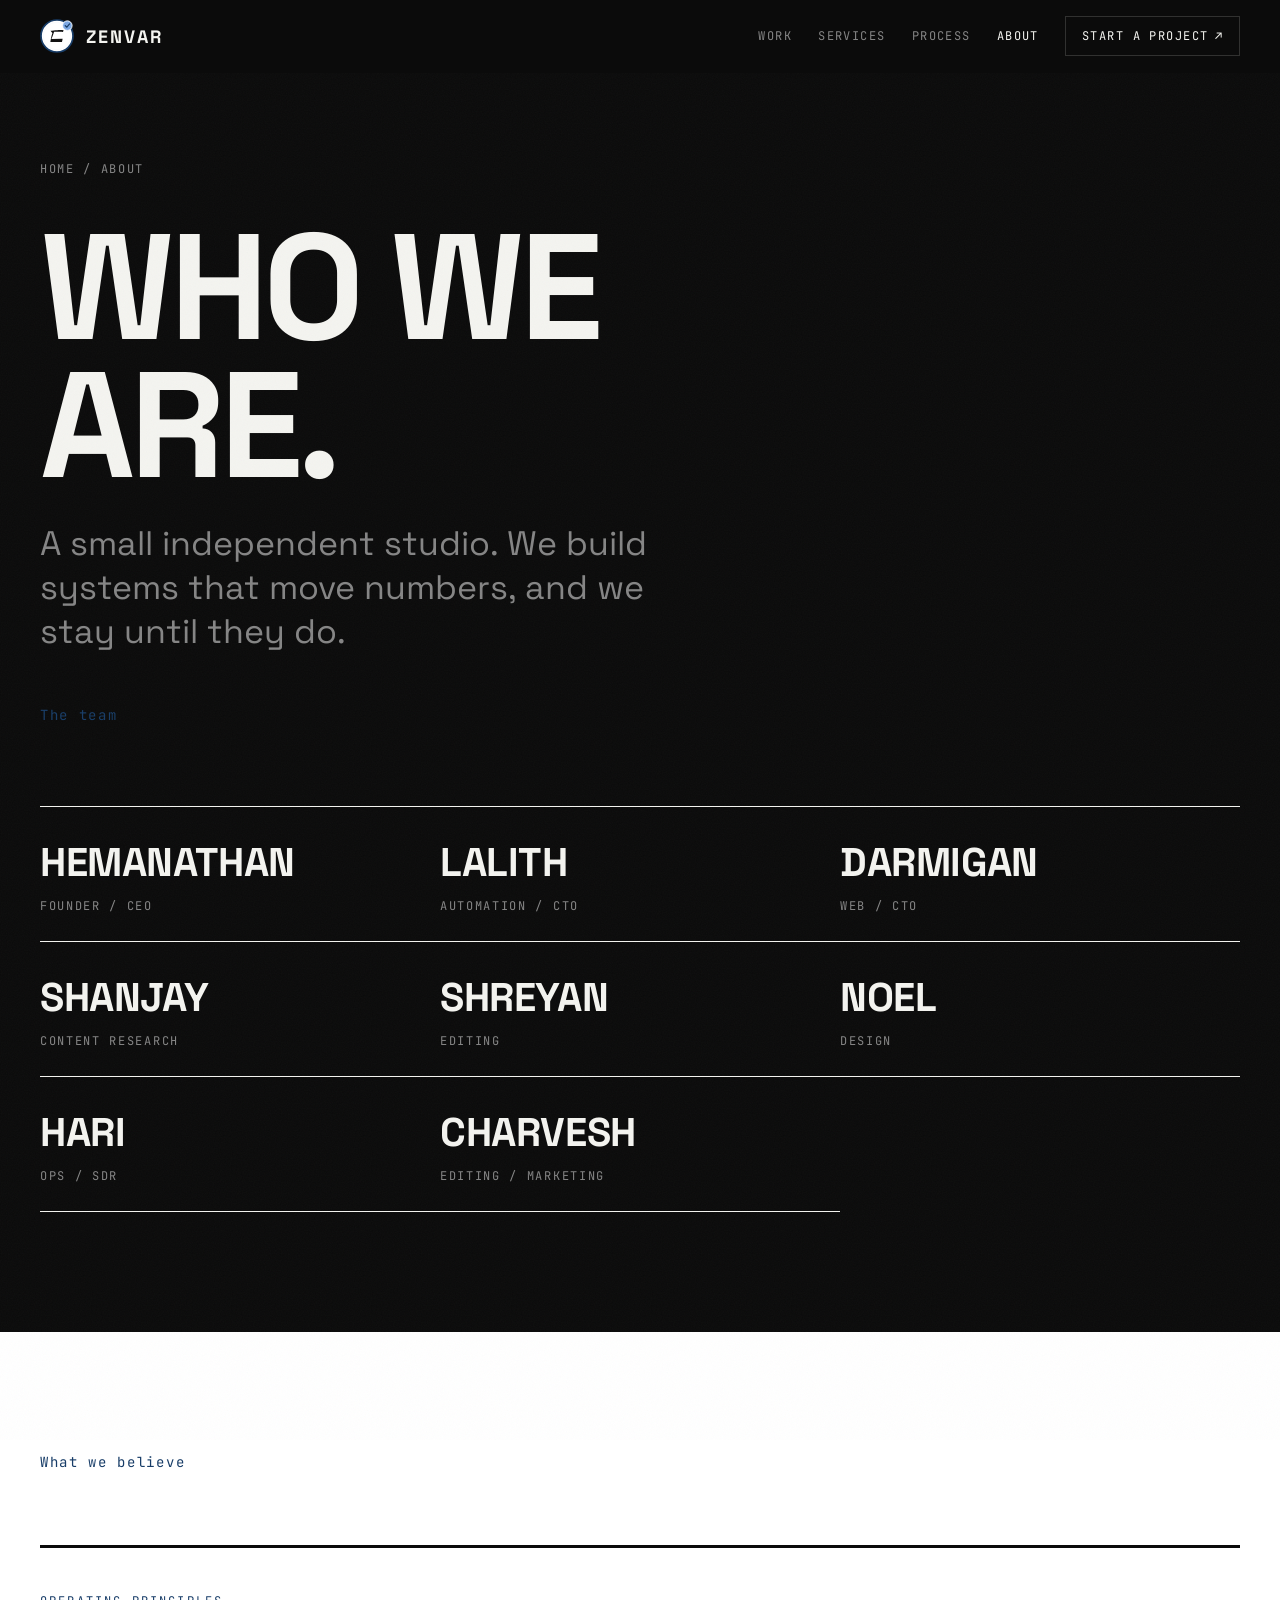
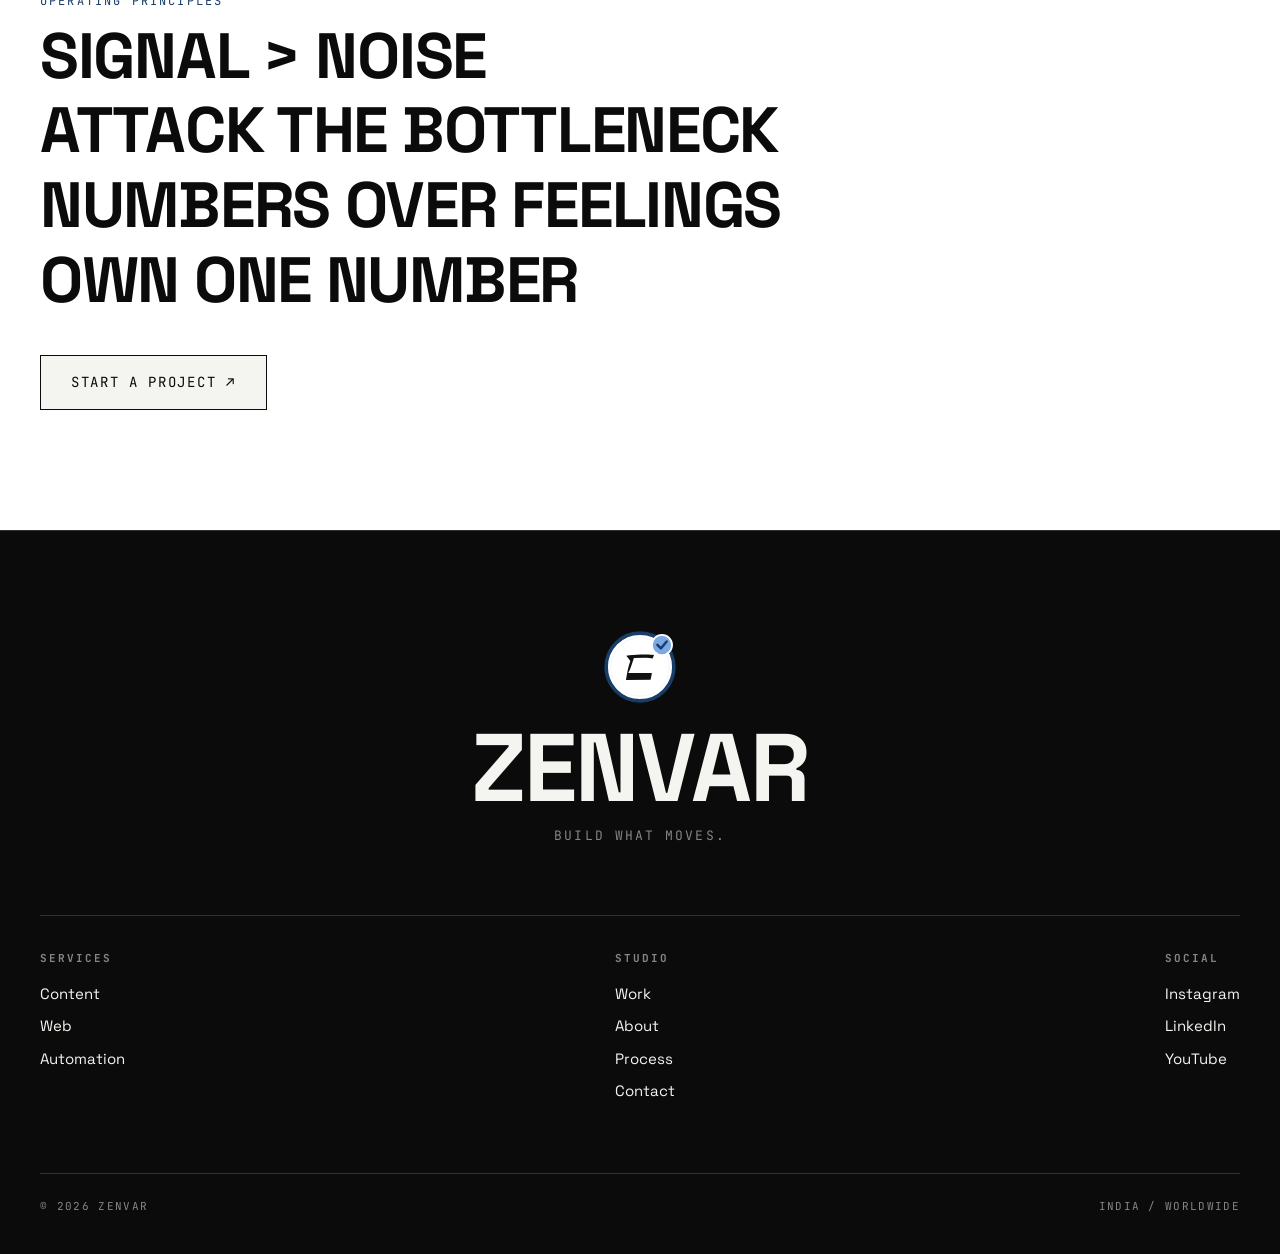
==== about.html @ 04805937 "Rebuild Zenvar site as minimal brutalist black and white identity" ====
<!DOCTYPE html>
<html lang="en">
<head>
<meta charset="UTF-8" />
<meta name="viewport" content="width=device-width, initial-scale=1.0" />
<title>About — Zenvar</title>
<meta name="description" content="Zenvar is a small independent studio building content, web and automation. Learn who we are and what we believe." />
<meta name="theme-color" content="#0B0B0B" />
<link rel="preconnect" href="https://fonts.googleapis.com" />
<link rel="preconnect" href="https://fonts.gstatic.com" crossorigin />
<link href="https://fonts.googleapis.com/css2?family=Space+Grotesk:wght@400;500;600;700&family=JetBrains+Mono:wght@400;500&display=swap" rel="stylesheet" />
<link rel="stylesheet" href="styles.css" />
<link rel="icon" type="image/svg+xml" href="zenvar-logo.svg" />
</head>
<body>

<div class="grain" aria-hidden="true"></div>

<header id="header">
  <div class="container nav-inner">
    <a class="nav-brand" href="index.html">
      <img class="logo" src="zenvar-logo.svg" alt="" />
      <span class="wm">Zenvar</span>
    </a>
    <nav class="nav-links">
      <a href="work.html">Work</a>
      <a href="services.html">Services</a>
      <a href="process.html">Process</a>
      <a href="about.html" class="active">About</a>
      <a href="contact.html" class="nav-cta">Start a Project <span class="arr">↗</span></a>
    </nav>
  </div>
</header>

<section class="page-hero">
  <div class="container">
    <div class="crumb"><a href="index.html">Home</a> / About</div>
    <h1 class="display reveal">Who we<br/>are.</h1>
    <p class="sub reveal">A small independent studio. We build systems that move numbers, and we stay until they do.</p>
  </div>
</section>

<section class="sec--black" style="padding-top:10px;">
  <div class="container">
    <div class="sec-head reveal"><span class="sec-no">The team</span></div>
    <div class="team reveal">
      <div class="member"><div class="mn">Hemanathan</div><div class="rl">Founder / CEO</div></div>
      <div class="member"><div class="mn">Lalith</div><div class="rl">Automation / CTO</div></div>
      <div class="member"><div class="mn">Darmigan</div><div class="rl">Web / CTO</div></div>
      <div class="member"><div class="mn">Shanjay</div><div class="rl">Content Research</div></div>
      <div class="member"><div class="mn">Shreyan</div><div class="rl">Editing</div></div>
      <div class="member"><div class="mn">Noel</div><div class="rl">Design</div></div>
      <div class="member"><div class="mn">Hari</div><div class="rl">Ops / SDR</div></div>
      <div class="member"><div class="mn">Charvesh</div><div class="rl">Editing / Marketing</div></div>
    </div>
  </div>
</section>

<section class="sec--white">
  <div class="container">
    <div class="sec-head reveal"><span class="sec-no accent-navy">What we believe</span></div>
    <div class="phil reveal">
      <span class="mono-label" style="color:var(--navy);">Operating principles</span>
      <div class="rule">Signal &gt; Noise</div>
      <div class="rule">Attack the bottleneck</div>
      <div class="rule">Numbers over feelings</div>
      <div class="rule">Own one number</div>
    </div>
    <div class="reveal" style="margin-top:44px;"><a class="btn btn--solid" href="contact.html">Start a Project <span class="arr">↗</span></a></div>
  </div>
</section>

<footer>
  <div class="container">
    <div class="foot-hero">
      <img class="logo" src="zenvar-logo.svg" alt="Zenvar" />
      <div class="fwm">Zenvar</div>
      <div class="ftag">Build what moves.</div>
    </div>
    <div class="foot-grid">
      <div class="foot-col">
        <h4>Services</h4>
        <a href="services.html">Content</a>
        <a href="services.html">Web</a>
        <a href="services.html">Automation</a>
      </div>
      <div class="foot-col">
        <h4>Studio</h4>
        <a href="work.html">Work</a>
        <a href="about.html">About</a>
        <a href="process.html">Process</a>
        <a href="contact.html">Contact</a>
      </div>
      <div class="foot-col">
        <h4>Social</h4>
        <a href="#">Instagram</a>
        <a href="#">LinkedIn</a>
        <a href="#">YouTube</a>
      </div>
    </div>
    <div class="foot-bottom">
      <span>© 2026 Zenvar</span>
      <span>India / Worldwide</span>
    </div>
  </div>
</footer>

<script src="site.js"></script>
</body>
</html>
---- styles.css ----
/* ============================================================
   ZENVAR — minimal brutalist design system
   black + white + navy + small blue accent
   ============================================================ */

:root {
  --black: #0B0B0B;
  --black-soft: #101010;
  --ink: #111111;
  --white: #F4F4F0;
  --white-soft: #FFFFFF;
  --gray: #858585;
  --gray-line: rgba(20,20,20,0.18);
  --line-dark: rgba(244,244,240,0.16);
  --navy: #183D68;
  --blue: #7CA8E4;

  --font-display: 'Space Grotesk', system-ui, sans-serif;
  --font-body: 'Space Grotesk', system-ui, -apple-system, Segoe UI, Roboto, sans-serif;
  --font-mono: 'JetBrains Mono', ui-monospace, monospace;

  --maxw: 1320px;
  --pad: 40px;
}

* { box-sizing: border-box; margin: 0; padding: 0; }
html { scroll-behavior: smooth; -webkit-text-size-adjust: 100%; }
html, body { overflow-x: clip; }

body {
  font-family: var(--font-body);
  background: var(--black);
  color: var(--white);
  line-height: 1.5;
  -webkit-font-smoothing: antialiased;
  text-rendering: optimizeLegibility;
}
a { color: inherit; text-decoration: none; }
img, svg { display: block; max-width: 100%; }
button { font-family: inherit; cursor: pointer; }

:focus-visible { outline: 2px solid var(--blue); outline-offset: 3px; }

.container { max-width: var(--maxw); margin: 0 auto; padding: 0 var(--pad); }

/* subtle grain, almost invisible */
.grain {
  position: fixed; inset: -60%; z-index: 5; pointer-events: none; opacity: .035;
  background-image: url('data:image/svg+xml,%3Csvg xmlns="http://www.w3.org/2000/svg" width="140" height="140"%3E%3Cfilter id="n"%3E%3CfeTurbulence type="fractalNoise" baseFrequency="0.82" numOctaves="2" stitchTiles="stitch"/%3E%3C/filter%3E%3Crect width="100%25" height="100%25" filter="url(%23n)"/%3E%3C/svg%3E');
}

/* ============ TYPO ============ */
.label {
  font-family: var(--font-mono); font-size: 12px; letter-spacing: .16em;
  text-transform: uppercase; color: var(--gray);
}
.sec-no {
  font-family: var(--font-mono); font-size: 14px; letter-spacing: .12em;
  color: var(--navy);
}
h1.display, .display {
  font-family: var(--font-display); font-weight: 700;
  font-size: clamp(52px, 12vw, 150px);
  line-height: .92; letter-spacing: -0.035em; text-transform: uppercase;
}
h2.big {
  font-family: var(--font-display); font-weight: 700;
  font-size: clamp(38px, 7.5vw, 96px);
  line-height: .95; letter-spacing: -0.03em; text-transform: uppercase;
}
.mono-label {
  font-family: var(--font-mono); font-size: 12px; letter-spacing: .18em;
  text-transform: uppercase;
}
.accent-blue { color: var(--blue); }
.accent-navy { color: var(--navy); }

/* ============ NAV ============ */
header {
  position: fixed; top: 0; left: 0; right: 0; z-index: 100;
  background: var(--black);
  border-bottom: 1px solid transparent;
  transition: border-color .3s;
}
header.scrolled { border-bottom-color: var(--line-dark); }
.nav-inner {
  display: flex; align-items: center; justify-content: space-between;
  height: 72px;
}
.nav-brand { display: flex; align-items: center; gap: 12px; }
.nav-brand .logo { width: 34px; height: 34px; }
.nav-brand .wm {
  font-family: var(--font-display); font-weight: 700; font-size: 18px;
  letter-spacing: .12em; text-transform: uppercase;
}
.nav-links { display: flex; align-items: center; gap: 26px; }
.nav-links a:not(.nav-cta) {
  font-family: var(--font-mono); font-size: 12px; letter-spacing: .12em;
  text-transform: uppercase; color: var(--gray); transition: color .2s;
}
.nav-links a:not(.nav-cta):hover, .nav-links a.active { color: var(--white); }
.nav-cta {
  display: inline-flex; align-items: center; gap: 6px;
  font-family: var(--font-mono); font-size: 12px; letter-spacing: .12em;
  text-transform: uppercase; color: var(--white);
  border: 1px solid var(--line-dark); padding: 10px 16px;
  transition: background .2s, color .2s;
}
.nav-cta:hover { background: var(--white); color: var(--black); }
.nav-cta .arr { transition: transform .2s; }
.nav-cta:hover .arr { transform: translate(2px,-2px); }

@media (max-width: 860px) {
  .nav-links a:not(.nav-cta) { display: none; }
  .nav-links { gap: 14px; }
}

/* ============ HERO ============ */
.hero {
  position: relative; min-height: 100vh;
  display: flex; flex-direction: column; justify-content: center;
  padding: 130px 0 60px;
  border-bottom: 1px solid var(--line-dark);
}
.hero-meta {
  display: flex; justify-content: space-between; gap: 20px; flex-wrap: wrap;
  margin-bottom: 40px;
}
.hero h1 { max-width: 12ch; }
.hero-rel {
  display: flex; align-items: center; justify-content: space-between;
  gap: 40px; margin-top: 56px; flex-wrap: wrap;
}
.hero-tags { display: flex; gap: 34px; flex-wrap: wrap; }
.hero-tags .tag { font-family: var(--font-mono); font-size: 13px; letter-spacing: .12em; text-transform: uppercase; color: var(--gray); }
.hero-logo { width: 120px; height: 120px; }
@media (max-width: 640px) { .hero-logo { width: 90px; height: 90px; } }

/* ============ SECTIONS ============ */
section { padding: 120px 0; position: relative; }
section.sec--black { background: var(--black); color: var(--white); }
section.sec--white { background: var(--white-soft); color: var(--black); }
section.sec--white .gray-off { color: var(--gray); }
.sec-head {
  display: flex; align-items: baseline; justify-content: space-between;
  gap: 20px; margin-bottom: 72px; flex-wrap: wrap;
}

/* statement section */
.stmt { max-width: 20ch; }

/* ============ SERVICES (large rows) ============ */
.svc-rows { border-top: 1px solid currentColor; }
.svc-row {
  display: grid; grid-template-columns: auto 1fr auto; gap: 40px; align-items: center;
  padding: 44px 0; border-bottom: 1px solid currentColor;
  position: relative; color: inherit;
}
.svc-row .num {
  font-family: var(--font-mono); font-size: 16px; letter-spacing: .12em; color: var(--gray);
}
.svc-row .name {
  font-family: var(--font-display); font-weight: 700;
  font-size: clamp(34px, 6vw, 84px); line-height: .95; letter-spacing: -0.03em;
  text-transform: uppercase; transition: transform .35s;
}
.svc-row:hover .name { transform: translateX(14px); }
.svc-row .go {
  font-family: var(--font-mono); font-size: 24px; color: var(--gray); transition: color .2s, transform .2s;
}
.svc-row:hover .go { color: var(--blue); transform: translate(4px,-4px); }
.svc-row::after {
  content: ""; position: absolute; left: 0; bottom: -1px; height: 1px; width: 0;
  background: var(--blue); transition: width .45s;
}
.svc-row:hover::after { width: 100%; }
.svc-row:hover { color: inherit; }

/* ============ WORK (asymmetric) ============ */
.work-grid { display: grid; grid-template-columns: 1.6fr 1fr; gap: 20px; }
.work-item {
  border: 1px solid currentColor; padding: 30px;
  display: flex; flex-direction: column; justify-content: space-between; gap: 40px;
  position: relative; overflow: hidden; min-height: 320px; color: inherit;
}
.work-item.tall { grid-row: span 2; min-height: 660px; }
.work-item .w-top { display: flex; justify-content: space-between; gap: 16px; align-items: baseline; }
.work-item .w-cat { font-family: var(--font-mono); font-size: 12px; letter-spacing: .14em; text-transform: uppercase; color: var(--gray); }
.work-item h3 {
  font-family: var(--font-display); font-weight: 700;
  font-size: clamp(28px, 4.5vw, 60px); line-height: .95; letter-spacing: -0.02em; text-transform: uppercase;
}
.work-item .w-desc { font-size: 16px; color: var(--gray); max-width: 40ch; }
.work-item .w-res {
  border-top: 1px solid currentColor; padding-top: 18px; margin-top: 24px;
}
.work-item .w-res .big {
  font-family: var(--font-display); font-weight: 700; font-size: clamp(40px, 6vw, 84px);
  line-height: 1; letter-spacing: -0.03em;
}
.work-item .w-res .lbl { font-family: var(--font-mono); font-size: 12px; letter-spacing: .14em; text-transform: uppercase; color: var(--gray); }
@media (max-width: 900px) { .work-grid { grid-template-columns: 1fr; } .work-item.tall { grid-row: auto; min-height: 320px; } }

/* ============ PROCESS ============ */
.steps { border-top: 1px solid currentColor; }
.step {
  display: grid; grid-template-columns: 90px 1fr; gap: 30px; padding: 30px 0;
  border-bottom: 1px solid currentColor; align-items: baseline;
}
.step .sn { font-family: var(--font-mono); font-size: 14px; letter-spacing: .12em; color: var(--gray); }
.step .st {
  font-family: var(--font-display); font-weight: 700;
  font-size: clamp(30px, 5vw, 64px); line-height: .95; letter-spacing: -0.02em; text-transform: uppercase;
}
.step .sd { margin-top: 8px; font-size: 16px; color: var(--gray); max-width: 50ch; }
@media (max-width: 720px) { .step { grid-template-columns: 1fr; gap: 8px; } }

/* ============ NUMBERS ============ */
.stat-row {
  display: grid; grid-template-columns: repeat(4, 1fr); gap: 20px;
  border: 1px solid currentColor;
}
@media (max-width: 860px) { .stat-row { grid-template-columns: repeat(2, 1fr); } }
.stat { padding: 40px 30px; border-right: 1px solid currentColor; }
.stat:last-child { border-right: none; }
@media (max-width: 860px) { .stat:nth-child(2n) { border-right: none; } }
.stat .v {
  font-family: var(--font-display); font-weight: 700;
  font-size: clamp(44px, 6vw, 92px); line-height: 1; letter-spacing: -0.03em;
}
.stat .l { font-family: var(--font-mono); font-size: 12px; letter-spacing: .14em; text-transform: uppercase; color: var(--gray); margin-top: 10px; }

/* ============ PHILOSOPHY ============ */
.phil { border-top: 3px solid currentColor; padding-top: 40px; }
.phil .rule { font-family: var(--font-display); font-weight: 700; font-size: clamp(28px, 5vw, 66px); line-height: .95; letter-spacing: -0.02em; text-transform: uppercase; margin-top: 14px; }

/* ============ ABOUT / TEAM ============ */
.about-line { font-size: clamp(20px, 3vw, 34px); line-height: 1.25; max-width: 30ch; font-weight: 500; }
.team {
  margin-top: 80px; display: grid; grid-template-columns: repeat(3,1fr); gap: 0;
  border-top: 1px solid currentColor;
}
@media (max-width: 820px) { .team { grid-template-columns: 1fr; } }
.member { padding: 26px 0; border-bottom: 1px solid currentColor; }
.member .mn { font-family: var(--font-display); font-weight: 700; font-size: clamp(22px, 3.4vw, 40px); text-transform: uppercase; letter-spacing: -0.01em; }
.member .rl { font-family: var(--font-mono); font-size: 12px; letter-spacing: .14em; text-transform: uppercase; color: var(--gray); margin-top: 4px; }

/* ============ CONTACT CTA ============ */
.contact-cta {
  text-align: center; padding: 60px 0;
}
.contact-cta .biglink {
  font-family: var(--font-display); font-weight: 700;
  font-size: clamp(34px, 7vw, 110px); line-height: .95; letter-spacing: -0.03em; text-transform: uppercase;
  display: inline-flex; align-items: center; gap: 24px; color: inherit;
}
.contact-cta .biglink:hover { }
.contact-cta .biglink .arr { font-size: .8em; color: var(--blue); transition: transform .25s; }
.contact-cta .biglink:hover .arr { transform: translate(6px,-6px); }
.contact-cta .email { margin-top: 34px; font-family: var(--font-mono); font-size: 16px; letter-spacing: .04em; color: var(--gray); }

/* ============ FOOTER ============ */
footer { border-top: 1px solid var(--line-dark); padding: 60px 0 40px; background: var(--black); color: var(--white); }
.foot-hero {
  display: flex; flex-direction: column; align-items: center; text-align: center;
  padding: 40px 0 70px;
}
.foot-hero .logo { width: 72px; height: 72px; margin-bottom: 20px; }
.foot-hero .fwm {
  font-family: var(--font-display); font-weight: 700;
  font-size: clamp(40px, 8vw, 96px); line-height: .95; letter-spacing: -0.02em; text-transform: uppercase;
}
.foot-hero .ftag { margin-top: 12px; font-family: var(--font-mono); font-size: 13px; letter-spacing: .16em; text-transform: uppercase; color: var(--gray); }
.foot-grid {
  display: flex; justify-content: space-between; gap: 40px; flex-wrap: wrap;
  border-top: 1px solid var(--line-dark); padding-top: 34px;
}
.foot-col h4 { font-family: var(--font-mono); font-size: 11px; letter-spacing: .18em; text-transform: uppercase; color: var(--gray); margin-bottom: 16px; }
.foot-col a { display: block; font-size: 15px; color: var(--white); margin-bottom: 10px; }
.foot-col a:hover { color: var(--blue); }
.foot-bottom {
  display: flex; justify-content: space-between; gap: 20px; flex-wrap: wrap;
  margin-top: 60px; padding-top: 24px; border-top: 1px solid var(--line-dark);
  font-family: var(--font-mono); font-size: 11px; letter-spacing: .12em; text-transform: uppercase; color: var(--gray);
}

/* ============ PAGE HEADER (inner pages) ============ */
.page-hero { padding: 160px 0 40px; }
.crumb { font-family: var(--font-mono); font-size: 12px; letter-spacing: .14em; text-transform: uppercase; color: var(--gray); margin-bottom: 40px; }
.crumb a { color: inherit; } .crumb a:hover { color: var(--blue); }
.page-hero .sub { margin-top: 28px; font-size: clamp(20px, 3vw, 34px); line-height: 1.3; max-width: 30ch; color: var(--gray); }

/* ============ CONTACT FORM (editorial, thin-line) ============ */
.lead-form { max-width: 760px; margin-top: 40px; }
.lead-form .fld { margin-bottom: 40px; }
.lead-form label { font-family: var(--font-mono); font-size: 12px; letter-spacing: .16em; text-transform: uppercase; color: var(--gray); display: block; margin-bottom: 12px; }
.lead-form input, .lead-form textarea, .lead-form select {
  width: 100%; background: transparent; border: none; border-bottom: 1px solid currentColor;
  color: inherit; font-family: var(--font-body); font-size: 22px; padding: 12px 0;
  border-radius: 0; transition: border-color .2s;
}
.lead-form input:focus, .lead-form textarea:focus, .lead-form select:focus { outline: none; border-bottom-color: var(--blue); }
.lead-form textarea { min-height: 90px; resize: vertical; }
.lead-form select { appearance: none; }
.form-status { font-family: var(--font-mono); font-size: 13px; letter-spacing: .06em; margin-top: 10px; min-height: 22px; }
.form-status.ok { color: var(--blue); }
.form-status.err { color: #E46565; }

/* ============ ROW LINK ============ */
.rowlink {
  display: inline-flex; align-items: center; gap: 10px;
  font-family: var(--font-mono); font-size: 14px; letter-spacing: .12em; text-transform: uppercase;
  border-bottom: 1px solid currentColor; padding-bottom: 6px; color: inherit;
}
.rowlink .arr { transition: transform .2s; }
.rowlink:hover .arr { transform: translate(3px,-3px); }
.rowlink:hover { color: var(--blue); }

/* ============ BUTTONS ============ */
.btn {
  display: inline-flex; align-items: center; gap: 10px;
  font-family: var(--font-mono); font-size: 14px; letter-spacing: .12em; text-transform: uppercase;
  padding: 16px 30px; border: 1px solid currentColor; transition: background .2s, color .2s;
}
.btn .arr { transition: transform .2s; }
.btn:hover .arr { transform: translate(3px,-3px); }
.btn--solid { background: var(--white); color: var(--black); }
.btn--solid:hover { background: var(--blue); color: var(--black); border-color: var(--blue); }
.btn--line { background: transparent; color: inherit; }
.btn--line:hover { background: currentColor; color: var(--black); }
.btn--line-dark { background: transparent; color: var(--white); border-color: var(--line-dark); }
.btn--line-dark:hover { background: var(--white); color: var(--black); }
.btn--navy { background: var(--navy); color: var(--white); border-color: var(--navy); }
.btn--navy:hover { background: var(--blue); color: var(--black); border-color: var(--blue); }

/* reveal */
.reveal { opacity: 0; transform: translateY(26px); transition: opacity .7s ease, transform .7s ease; }
.reveal.visible { opacity: 1; transform: none; }

@media (prefers-reduced-motion: reduce) {
  html { scroll-behavior: auto; }
  *, *::before, *::after { animation: none !important; transition-duration: .001s !important; }
  .reveal { opacity: 1 !important; transform: none !important; }
}
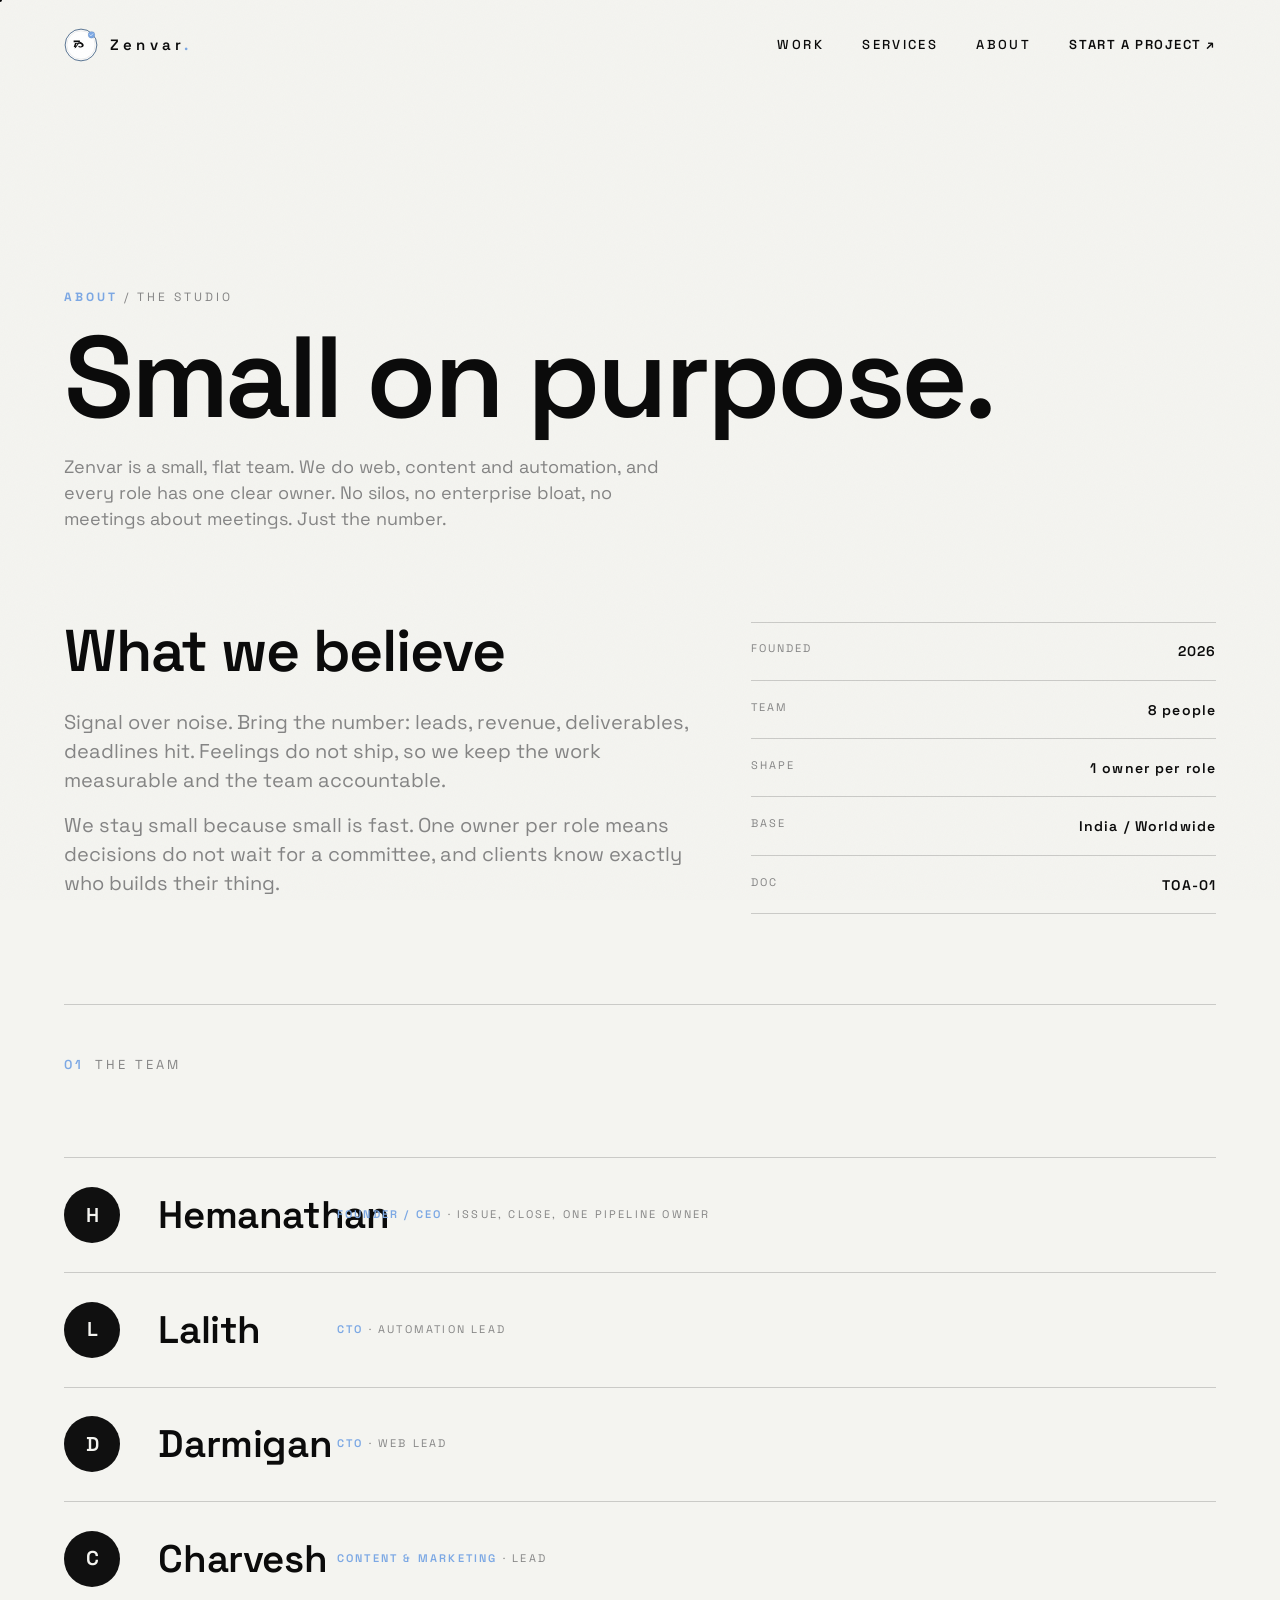
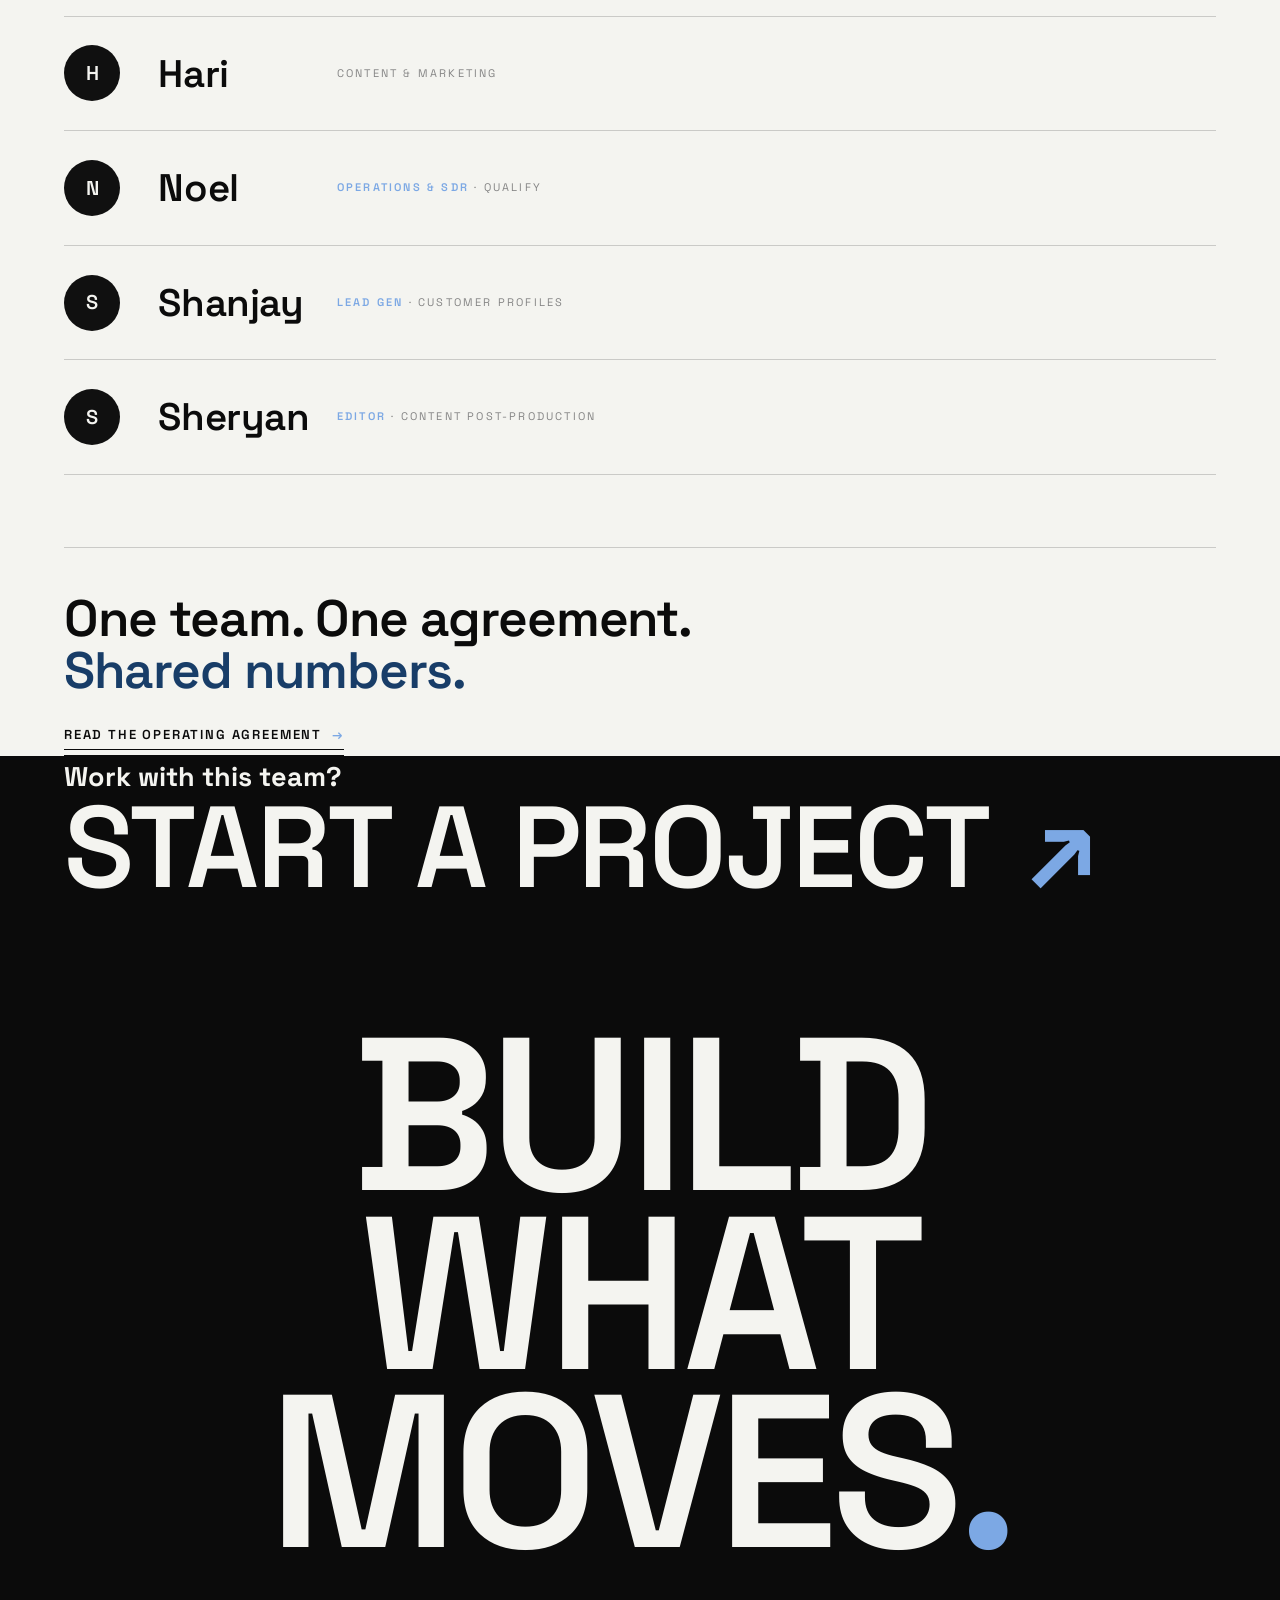
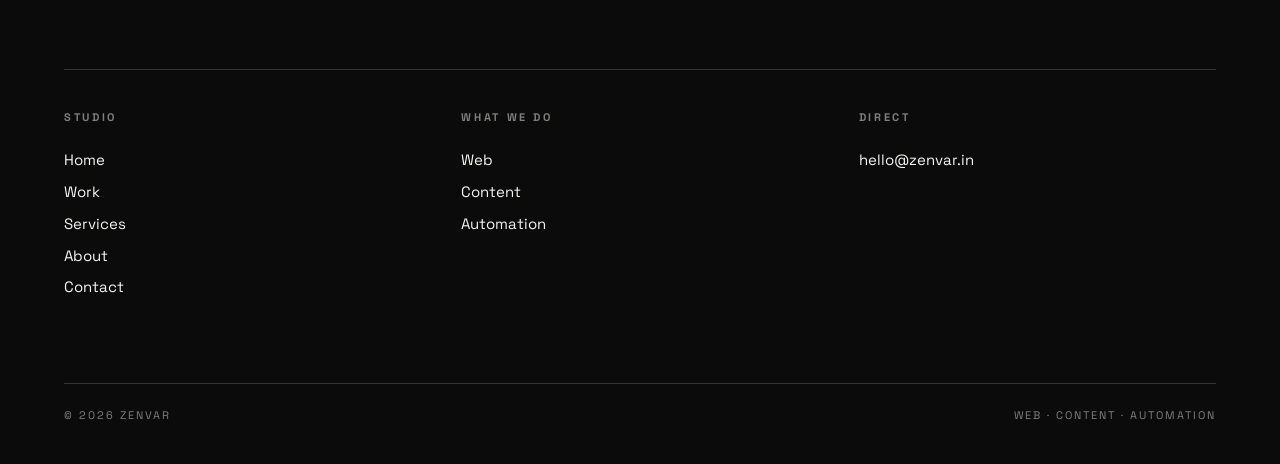
==== commit 4592b7dc: "Rebuild Zenvar as minimal brutalist black and white editorial studio site Subpages: work, services, " ====
--- a/about.html
+++ b/about.html
@@ -3,104 +3,157 @@
 <head>
 <meta charset="UTF-8" />
 <meta name="viewport" content="width=device-width, initial-scale=1.0" />
-<title>About — Zenvar</title>
-<meta name="description" content="Zenvar is a small independent studio building content, web and automation. Learn who we are and what we believe." />
+<title>Zenvar · About</title>
+<meta name="description" content="About Zenvar: a small team building websites, content and automation for businesses that want to move. One owner per role, measured by numbers." />
 <meta name="theme-color" content="#0B0B0B" />
 <link rel="preconnect" href="https://fonts.googleapis.com" />
 <link rel="preconnect" href="https://fonts.gstatic.com" crossorigin />
-<link href="https://fonts.googleapis.com/css2?family=Space+Grotesk:wght@400;500;600;700&family=JetBrains+Mono:wght@400;500&display=swap" rel="stylesheet" />
+<link href="https://fonts.googleapis.com/css2?family=Space+Grotesk:wght@400;500;600;700&display=swap" rel="stylesheet" />
 <link rel="stylesheet" href="styles.css" />
-<link rel="icon" type="image/svg+xml" href="zenvar-logo.svg" />
+<link rel="icon" type="image/svg+xml" href="logo.svg" />
 </head>
 <body>
 
+<a class="skip" href="#main">Skip to content</a>
 <div class="grain" aria-hidden="true"></div>
 
-<header id="header">
-  <div class="container nav-inner">
-    <a class="nav-brand" href="index.html">
-      <img class="logo" src="zenvar-logo.svg" alt="" />
-      <span class="wm">Zenvar</span>
-    </a>
-    <nav class="nav-links">
-      <a href="work.html">Work</a>
-      <a href="services.html">Services</a>
-      <a href="process.html">Process</a>
-      <a href="about.html" class="active">About</a>
-      <a href="contact.html" class="nav-cta">Start a Project <span class="arr">↗</span></a>
-    </nav>
+<header class="nav" id="top">
+  <div class="container">
+    <div class="nav-row">
+      <a class="nav-brand" href="index.html">
+        <img src="logo.svg" alt="" width="34" height="34" />
+        <span class="word">Zenvar<span class="dot">.</span></span>
+      </a>
+      <nav class="nav-links" aria-label="Main">
+        <a class="lnk" href="work.html">Work</a>
+        <a class="lnk" href="services.html">Services</a>
+        <a class="lnk" href="about.html">About</a>
+        <a class="nav-cta" href="contact.html">Start a project <span class="arr">↗</span></a>
+      </nav>
+    </div>
   </div>
 </header>
 
-<section class="page-hero">
+<main id="main">
+<section class="page-hero s-white">
   <div class="container">
-    <div class="crumb"><a href="index.html">Home</a> / About</div>
-    <h1 class="display reveal">Who we<br/>are.</h1>
-    <p class="sub reveal">A small independent studio. We build systems that move numbers, and we stay until they do.</p>
+    <div class="page-kicker"><b>About</b> / the studio</div>
+    <h1 class="page-title rv">Small on purpose.</h1>
+    <p class="page-lede rv d1">Zenvar is a small, flat team. We do web, content and automation, and every role has one clear owner. No silos, no enterprise bloat, no meetings about meetings. Just the number.</p>
   </div>
 </section>
 
-<section class="sec--black" style="padding-top:10px;">
+<section class="s-white" style="padding-top:0">
   <div class="container">
-    <div class="sec-head reveal"><span class="sec-no">The team</span></div>
-    <div class="team reveal">
-      <div class="member"><div class="mn">Hemanathan</div><div class="rl">Founder / CEO</div></div>
-      <div class="member"><div class="mn">Lalith</div><div class="rl">Automation / CTO</div></div>
-      <div class="member"><div class="mn">Darmigan</div><div class="rl">Web / CTO</div></div>
-      <div class="member"><div class="mn">Shanjay</div><div class="rl">Content Research</div></div>
-      <div class="member"><div class="mn">Shreyan</div><div class="rl">Editing</div></div>
-      <div class="member"><div class="mn">Noel</div><div class="rl">Design</div></div>
-      <div class="member"><div class="mn">Hari</div><div class="rl">Ops / SDR</div></div>
-      <div class="member"><div class="mn">Charvesh</div><div class="rl">Editing / Marketing</div></div>
+    <div class="about-grid">
+      <div class="about-lede">
+        <h2 class="rv">What we believe</h2>
+        <p class="rv">Signal over noise. Bring the number: leads, revenue, deliverables, deadlines hit. Feelings do not ship, so we keep the work measurable and the team accountable.</p>
+        <p class="rv d1">We stay small because small is fast. One owner per role means decisions do not wait for a committee, and clients know exactly who builds their thing.</p>
+      </div>
+      <div class="about-stats rv d1">
+        <div class="about-stat"><span class="lab">Founded</span><span class="val">2026</span></div>
+        <div class="about-stat"><span class="lab">Team</span><span class="val">8 people</span></div>
+        <div class="about-stat"><span class="lab">Shape</span><span class="val">1 owner per role</span></div>
+        <div class="about-stat"><span class="lab">Base</span><span class="val">India / Worldwide</span></div>
+        <div class="about-stat"><span class="lab">Doc</span><span class="val">TOA-01</span></div>
+      </div>
+    </div>
+
+    <div class="section-head border-t" style="margin-top:clamp(60px,10vh,110px);padding-top:clamp(30px,5vh,56px)">
+      <span class="sec-num rv"><b>01</b>The team</span>
+    </div>
+
+    <div class="team-list">
+      <div class="team-row rv">
+        <span class="av">H</span>
+        <span class="nm">Hemanathan</span>
+        <span class="rl"><b>Founder / CEO</b> · issue, close, one pipeline owner</span>
+      </div>
+      <div class="team-row rv">
+        <span class="av">L</span>
+        <span class="nm">Lalith</span>
+        <span class="rl"><b>CTO</b> · automation lead</span>
+      </div>
+      <div class="team-row rv">
+        <span class="av">D</span>
+        <span class="nm">Darmigan</span>
+        <span class="rl"><b>CTO</b> · web lead</span>
+      </div>
+      <div class="team-row rv">
+        <span class="av">C</span>
+        <span class="nm">Charvesh</span>
+        <span class="rl"><b>Content &amp; Marketing</b> · lead</span>
+      </div>
+      <div class="team-row rv">
+        <span class="av">H</span>
+        <span class="nm">Hari</span>
+        <span class="rl">Content &amp; Marketing</span>
+      </div>
+      <div class="team-row rv">
+        <span class="av">N</span>
+        <span class="nm">Noel</span>
+        <span class="rl"><b>Operations &amp; SDR</b> · qualify</span>
+      </div>
+      <div class="team-row rv">
+        <span class="av">S</span>
+        <span class="nm">Shanjay</span>
+        <span class="rl"><b>Lead Gen</b> · customer profiles</span>
+      </div>
+      <div class="team-row rv">
+        <span class="av">S</span>
+        <span class="nm">Sheryan</span>
+        <span class="rl"><b>Editor</b> · content post-production</span>
+      </div>
+    </div>
+
+    <div class="border-t" style="margin-top:clamp(48px,8vh,80px);padding-top:clamp(28px,5vh,48px)">
+      <p class="stmt rv" style="font-size:clamp(26px,4vw,54px)">One team. One agreement. <em>Shared numbers.</em></p>
+      <p class="tlink rv d1" style="margin-top:28px"><a class="tlink" href="https://hustlenix.github.io/zenvar-toa/" target="_blank" rel="noopener">Read the operating agreement <span class="arr">→</span></a></p>
     </div>
   </div>
 </section>
 
-<section class="sec--white">
+<section class="s-black border-t">
   <div class="container">
-    <div class="sec-head reveal"><span class="sec-no accent-navy">What we believe</span></div>
-    <div class="phil reveal">
-      <span class="mono-label" style="color:var(--navy);">Operating principles</span>
-      <div class="rule">Signal &gt; Noise</div>
-      <div class="rule">Attack the bottleneck</div>
-      <div class="rule">Numbers over feelings</div>
-      <div class="rule">Own one number</div>
+    <div class="contact-cta">
+      <h2 class="rv">Work with this team?</h2>
+      <a class="big-cta rv d1" href="contact.html">
+        START A PROJECT <span class="arr">↗</span>
+      </a>
     </div>
-    <div class="reveal" style="margin-top:44px;"><a class="btn btn--solid" href="contact.html">Start a Project <span class="arr">↗</span></a></div>
   </div>
 </section>
+</main>
 
-<footer>
+<footer class="footer">
+  <div class="footer-big" aria-hidden="true">
+    BUILD<br/>WHAT MOVES<span class="blu">.</span>
+  </div>
   <div class="container">
-    <div class="foot-hero">
-      <img class="logo" src="zenvar-logo.svg" alt="Zenvar" />
-      <div class="fwm">Zenvar</div>
-      <div class="ftag">Build what moves.</div>
-    </div>
-    <div class="foot-grid">
-      <div class="foot-col">
-        <h4>Services</h4>
+    <div class="footer-grid">
+      <div class="footer-col">
+        <h4>Studio</h4>
+        <a href="index.html">Home</a>
+        <a href="work.html">Work</a>
+        <a href="services.html">Services</a>
+        <a href="about.html">About</a>
+        <a href="contact.html">Contact</a>
+      </div>
+      <div class="footer-col">
+        <h4>What we do</h4>
+        <a href="services.html">Web</a>
         <a href="services.html">Content</a>
-        <a href="services.html">Web</a>
         <a href="services.html">Automation</a>
       </div>
-      <div class="foot-col">
-        <h4>Studio</h4>
-        <a href="work.html">Work</a>
-        <a href="about.html">About</a>
-        <a href="process.html">Process</a>
-        <a href="contact.html">Contact</a>
-      </div>
-      <div class="foot-col">
-        <h4>Social</h4>
-        <a href="#">Instagram</a>
-        <a href="#">LinkedIn</a>
-        <a href="#">YouTube</a>
+      <div class="footer-col">
+        <h4>Direct</h4>
+        <a href="mailto:hello@zenvar.in">hello@zenvar.in</a>
       </div>
     </div>
-    <div class="foot-bottom">
+    <div class="footer-bottom">
       <span>© 2026 Zenvar</span>
-      <span>India / Worldwide</span>
+      <span>Web · Content · Automation</span>
     </div>
   </div>
 </footer>
--- a/styles.css
+++ b/styles.css
@@ -1,344 +1,355 @@
 /* ============================================================
-   ZENVAR — minimal brutalist design system
-   black + white + navy + small blue accent
+   ZENVAR - minimal brutalist editorial build
+   Black / white / navy / small blue accent. Z motif.
    ============================================================ */
 
-:root {
-  --black: #0B0B0B;
-  --black-soft: #101010;
-  --ink: #111111;
-  --white: #F4F4F0;
-  --white-soft: #FFFFFF;
-  --gray: #858585;
-  --gray-line: rgba(20,20,20,0.18);
-  --line-dark: rgba(244,244,240,0.16);
-  --navy: #183D68;
-  --blue: #7CA8E4;
-
-  --font-display: 'Space Grotesk', system-ui, sans-serif;
-  --font-body: 'Space Grotesk', system-ui, -apple-system, Segoe UI, Roboto, sans-serif;
-  --font-mono: 'JetBrains Mono', ui-monospace, monospace;
-
-  --maxw: 1320px;
-  --pad: 40px;
-}
-
-* { box-sizing: border-box; margin: 0; padding: 0; }
-html { scroll-behavior: smooth; -webkit-text-size-adjust: 100%; }
-html, body { overflow-x: clip; }
-
-body {
-  font-family: var(--font-body);
-  background: var(--black);
-  color: var(--white);
-  line-height: 1.5;
-  -webkit-font-smoothing: antialiased;
-  text-rendering: optimizeLegibility;
-}
-a { color: inherit; text-decoration: none; }
-img, svg { display: block; max-width: 100%; }
-button { font-family: inherit; cursor: pointer; }
-
-:focus-visible { outline: 2px solid var(--blue); outline-offset: 3px; }
-
-.container { max-width: var(--maxw); margin: 0 auto; padding: 0 var(--pad); }
-
-/* subtle grain, almost invisible */
-.grain {
-  position: fixed; inset: -60%; z-index: 5; pointer-events: none; opacity: .035;
-  background-image: url('data:image/svg+xml,%3Csvg xmlns="http://www.w3.org/2000/svg" width="140" height="140"%3E%3Cfilter id="n"%3E%3CfeTurbulence type="fractalNoise" baseFrequency="0.82" numOctaves="2" stitchTiles="stitch"/%3E%3C/filter%3E%3Crect width="100%25" height="100%25" filter="url(%23n)"/%3E%3C/svg%3E');
-}
-
-/* ============ TYPO ============ */
-.label {
-  font-family: var(--font-mono); font-size: 12px; letter-spacing: .16em;
-  text-transform: uppercase; color: var(--gray);
-}
-.sec-no {
-  font-family: var(--font-mono); font-size: 14px; letter-spacing: .12em;
-  color: var(--navy);
-}
-h1.display, .display {
-  font-family: var(--font-display); font-weight: 700;
-  font-size: clamp(52px, 12vw, 150px);
-  line-height: .92; letter-spacing: -0.035em; text-transform: uppercase;
-}
-h2.big {
-  font-family: var(--font-display); font-weight: 700;
-  font-size: clamp(38px, 7.5vw, 96px);
-  line-height: .95; letter-spacing: -0.03em; text-transform: uppercase;
-}
-.mono-label {
-  font-family: var(--font-mono); font-size: 12px; letter-spacing: .18em;
-  text-transform: uppercase;
-}
-.accent-blue { color: var(--blue); }
-.accent-navy { color: var(--navy); }
-
-/* ============ NAV ============ */
-header {
-  position: fixed; top: 0; left: 0; right: 0; z-index: 100;
-  background: var(--black);
-  border-bottom: 1px solid transparent;
-  transition: border-color .3s;
-}
-header.scrolled { border-bottom-color: var(--line-dark); }
-.nav-inner {
-  display: flex; align-items: center; justify-content: space-between;
-  height: 72px;
-}
-.nav-brand { display: flex; align-items: center; gap: 12px; }
-.nav-brand .logo { width: 34px; height: 34px; }
-.nav-brand .wm {
-  font-family: var(--font-display); font-weight: 700; font-size: 18px;
-  letter-spacing: .12em; text-transform: uppercase;
-}
-.nav-links { display: flex; align-items: center; gap: 26px; }
-.nav-links a:not(.nav-cta) {
-  font-family: var(--font-mono); font-size: 12px; letter-spacing: .12em;
-  text-transform: uppercase; color: var(--gray); transition: color .2s;
-}
-.nav-links a:not(.nav-cta):hover, .nav-links a.active { color: var(--white); }
-.nav-cta {
-  display: inline-flex; align-items: center; gap: 6px;
-  font-family: var(--font-mono); font-size: 12px; letter-spacing: .12em;
-  text-transform: uppercase; color: var(--white);
-  border: 1px solid var(--line-dark); padding: 10px 16px;
-  transition: background .2s, color .2s;
-}
-.nav-cta:hover { background: var(--white); color: var(--black); }
-.nav-cta .arr { transition: transform .2s; }
-.nav-cta:hover .arr { transform: translate(2px,-2px); }
-
-@media (max-width: 860px) {
-  .nav-links a:not(.nav-cta) { display: none; }
-  .nav-links { gap: 14px; }
-}
-
-/* ============ HERO ============ */
-.hero {
-  position: relative; min-height: 100vh;
-  display: flex; flex-direction: column; justify-content: center;
-  padding: 130px 0 60px;
-  border-bottom: 1px solid var(--line-dark);
-}
-.hero-meta {
-  display: flex; justify-content: space-between; gap: 20px; flex-wrap: wrap;
-  margin-bottom: 40px;
-}
-.hero h1 { max-width: 12ch; }
-.hero-rel {
-  display: flex; align-items: center; justify-content: space-between;
-  gap: 40px; margin-top: 56px; flex-wrap: wrap;
-}
-.hero-tags { display: flex; gap: 34px; flex-wrap: wrap; }
-.hero-tags .tag { font-family: var(--font-mono); font-size: 13px; letter-spacing: .12em; text-transform: uppercase; color: var(--gray); }
-.hero-logo { width: 120px; height: 120px; }
-@media (max-width: 640px) { .hero-logo { width: 90px; height: 90px; } }
-
-/* ============ SECTIONS ============ */
-section { padding: 120px 0; position: relative; }
-section.sec--black { background: var(--black); color: var(--white); }
-section.sec--white { background: var(--white-soft); color: var(--black); }
-section.sec--white .gray-off { color: var(--gray); }
-.sec-head {
-  display: flex; align-items: baseline; justify-content: space-between;
-  gap: 20px; margin-bottom: 72px; flex-wrap: wrap;
-}
-
-/* statement section */
-.stmt { max-width: 20ch; }
-
-/* ============ SERVICES (large rows) ============ */
-.svc-rows { border-top: 1px solid currentColor; }
-.svc-row {
-  display: grid; grid-template-columns: auto 1fr auto; gap: 40px; align-items: center;
-  padding: 44px 0; border-bottom: 1px solid currentColor;
-  position: relative; color: inherit;
-}
-.svc-row .num {
-  font-family: var(--font-mono); font-size: 16px; letter-spacing: .12em; color: var(--gray);
-}
-.svc-row .name {
-  font-family: var(--font-display); font-weight: 700;
-  font-size: clamp(34px, 6vw, 84px); line-height: .95; letter-spacing: -0.03em;
-  text-transform: uppercase; transition: transform .35s;
-}
-.svc-row:hover .name { transform: translateX(14px); }
-.svc-row .go {
-  font-family: var(--font-mono); font-size: 24px; color: var(--gray); transition: color .2s, transform .2s;
-}
-.svc-row:hover .go { color: var(--blue); transform: translate(4px,-4px); }
-.svc-row::after {
-  content: ""; position: absolute; left: 0; bottom: -1px; height: 1px; width: 0;
-  background: var(--blue); transition: width .45s;
-}
-.svc-row:hover::after { width: 100%; }
-.svc-row:hover { color: inherit; }
-
-/* ============ WORK (asymmetric) ============ */
-.work-grid { display: grid; grid-template-columns: 1.6fr 1fr; gap: 20px; }
-.work-item {
-  border: 1px solid currentColor; padding: 30px;
-  display: flex; flex-direction: column; justify-content: space-between; gap: 40px;
-  position: relative; overflow: hidden; min-height: 320px; color: inherit;
-}
-.work-item.tall { grid-row: span 2; min-height: 660px; }
-.work-item .w-top { display: flex; justify-content: space-between; gap: 16px; align-items: baseline; }
-.work-item .w-cat { font-family: var(--font-mono); font-size: 12px; letter-spacing: .14em; text-transform: uppercase; color: var(--gray); }
-.work-item h3 {
-  font-family: var(--font-display); font-weight: 700;
-  font-size: clamp(28px, 4.5vw, 60px); line-height: .95; letter-spacing: -0.02em; text-transform: uppercase;
-}
-.work-item .w-desc { font-size: 16px; color: var(--gray); max-width: 40ch; }
-.work-item .w-res {
-  border-top: 1px solid currentColor; padding-top: 18px; margin-top: 24px;
-}
-.work-item .w-res .big {
-  font-family: var(--font-display); font-weight: 700; font-size: clamp(40px, 6vw, 84px);
-  line-height: 1; letter-spacing: -0.03em;
-}
-.work-item .w-res .lbl { font-family: var(--font-mono); font-size: 12px; letter-spacing: .14em; text-transform: uppercase; color: var(--gray); }
-@media (max-width: 900px) { .work-grid { grid-template-columns: 1fr; } .work-item.tall { grid-row: auto; min-height: 320px; } }
-
-/* ============ PROCESS ============ */
-.steps { border-top: 1px solid currentColor; }
-.step {
-  display: grid; grid-template-columns: 90px 1fr; gap: 30px; padding: 30px 0;
-  border-bottom: 1px solid currentColor; align-items: baseline;
-}
-.step .sn { font-family: var(--font-mono); font-size: 14px; letter-spacing: .12em; color: var(--gray); }
-.step .st {
-  font-family: var(--font-display); font-weight: 700;
-  font-size: clamp(30px, 5vw, 64px); line-height: .95; letter-spacing: -0.02em; text-transform: uppercase;
-}
-.step .sd { margin-top: 8px; font-size: 16px; color: var(--gray); max-width: 50ch; }
-@media (max-width: 720px) { .step { grid-template-columns: 1fr; gap: 8px; } }
-
-/* ============ NUMBERS ============ */
-.stat-row {
-  display: grid; grid-template-columns: repeat(4, 1fr); gap: 20px;
-  border: 1px solid currentColor;
-}
-@media (max-width: 860px) { .stat-row { grid-template-columns: repeat(2, 1fr); } }
-.stat { padding: 40px 30px; border-right: 1px solid currentColor; }
-.stat:last-child { border-right: none; }
-@media (max-width: 860px) { .stat:nth-child(2n) { border-right: none; } }
-.stat .v {
-  font-family: var(--font-display); font-weight: 700;
-  font-size: clamp(44px, 6vw, 92px); line-height: 1; letter-spacing: -0.03em;
-}
-.stat .l { font-family: var(--font-mono); font-size: 12px; letter-spacing: .14em; text-transform: uppercase; color: var(--gray); margin-top: 10px; }
-
-/* ============ PHILOSOPHY ============ */
-.phil { border-top: 3px solid currentColor; padding-top: 40px; }
-.phil .rule { font-family: var(--font-display); font-weight: 700; font-size: clamp(28px, 5vw, 66px); line-height: .95; letter-spacing: -0.02em; text-transform: uppercase; margin-top: 14px; }
-
-/* ============ ABOUT / TEAM ============ */
-.about-line { font-size: clamp(20px, 3vw, 34px); line-height: 1.25; max-width: 30ch; font-weight: 500; }
-.team {
-  margin-top: 80px; display: grid; grid-template-columns: repeat(3,1fr); gap: 0;
-  border-top: 1px solid currentColor;
-}
-@media (max-width: 820px) { .team { grid-template-columns: 1fr; } }
-.member { padding: 26px 0; border-bottom: 1px solid currentColor; }
-.member .mn { font-family: var(--font-display); font-weight: 700; font-size: clamp(22px, 3.4vw, 40px); text-transform: uppercase; letter-spacing: -0.01em; }
-.member .rl { font-family: var(--font-mono); font-size: 12px; letter-spacing: .14em; text-transform: uppercase; color: var(--gray); margin-top: 4px; }
-
-/* ============ CONTACT CTA ============ */
-.contact-cta {
-  text-align: center; padding: 60px 0;
-}
-.contact-cta .biglink {
-  font-family: var(--font-display); font-weight: 700;
-  font-size: clamp(34px, 7vw, 110px); line-height: .95; letter-spacing: -0.03em; text-transform: uppercase;
-  display: inline-flex; align-items: center; gap: 24px; color: inherit;
-}
-.contact-cta .biglink:hover { }
-.contact-cta .biglink .arr { font-size: .8em; color: var(--blue); transition: transform .25s; }
-.contact-cta .biglink:hover .arr { transform: translate(6px,-6px); }
-.contact-cta .email { margin-top: 34px; font-family: var(--font-mono); font-size: 16px; letter-spacing: .04em; color: var(--gray); }
-
-/* ============ FOOTER ============ */
-footer { border-top: 1px solid var(--line-dark); padding: 60px 0 40px; background: var(--black); color: var(--white); }
-.foot-hero {
-  display: flex; flex-direction: column; align-items: center; text-align: center;
-  padding: 40px 0 70px;
-}
-.foot-hero .logo { width: 72px; height: 72px; margin-bottom: 20px; }
-.foot-hero .fwm {
-  font-family: var(--font-display); font-weight: 700;
-  font-size: clamp(40px, 8vw, 96px); line-height: .95; letter-spacing: -0.02em; text-transform: uppercase;
-}
-.foot-hero .ftag { margin-top: 12px; font-family: var(--font-mono); font-size: 13px; letter-spacing: .16em; text-transform: uppercase; color: var(--gray); }
-.foot-grid {
-  display: flex; justify-content: space-between; gap: 40px; flex-wrap: wrap;
-  border-top: 1px solid var(--line-dark); padding-top: 34px;
-}
-.foot-col h4 { font-family: var(--font-mono); font-size: 11px; letter-spacing: .18em; text-transform: uppercase; color: var(--gray); margin-bottom: 16px; }
-.foot-col a { display: block; font-size: 15px; color: var(--white); margin-bottom: 10px; }
-.foot-col a:hover { color: var(--blue); }
-.foot-bottom {
-  display: flex; justify-content: space-between; gap: 20px; flex-wrap: wrap;
-  margin-top: 60px; padding-top: 24px; border-top: 1px solid var(--line-dark);
-  font-family: var(--font-mono); font-size: 11px; letter-spacing: .12em; text-transform: uppercase; color: var(--gray);
-}
-
-/* ============ PAGE HEADER (inner pages) ============ */
-.page-hero { padding: 160px 0 40px; }
-.crumb { font-family: var(--font-mono); font-size: 12px; letter-spacing: .14em; text-transform: uppercase; color: var(--gray); margin-bottom: 40px; }
-.crumb a { color: inherit; } .crumb a:hover { color: var(--blue); }
-.page-hero .sub { margin-top: 28px; font-size: clamp(20px, 3vw, 34px); line-height: 1.3; max-width: 30ch; color: var(--gray); }
-
-/* ============ CONTACT FORM (editorial, thin-line) ============ */
-.lead-form { max-width: 760px; margin-top: 40px; }
-.lead-form .fld { margin-bottom: 40px; }
-.lead-form label { font-family: var(--font-mono); font-size: 12px; letter-spacing: .16em; text-transform: uppercase; color: var(--gray); display: block; margin-bottom: 12px; }
-.lead-form input, .lead-form textarea, .lead-form select {
-  width: 100%; background: transparent; border: none; border-bottom: 1px solid currentColor;
-  color: inherit; font-family: var(--font-body); font-size: 22px; padding: 12px 0;
-  border-radius: 0; transition: border-color .2s;
-}
-.lead-form input:focus, .lead-form textarea:focus, .lead-form select:focus { outline: none; border-bottom-color: var(--blue); }
-.lead-form textarea { min-height: 90px; resize: vertical; }
-.lead-form select { appearance: none; }
-.form-status { font-family: var(--font-mono); font-size: 13px; letter-spacing: .06em; margin-top: 10px; min-height: 22px; }
-.form-status.ok { color: var(--blue); }
-.form-status.err { color: #E46565; }
-
-/* ============ ROW LINK ============ */
-.rowlink {
-  display: inline-flex; align-items: center; gap: 10px;
-  font-family: var(--font-mono); font-size: 14px; letter-spacing: .12em; text-transform: uppercase;
-  border-bottom: 1px solid currentColor; padding-bottom: 6px; color: inherit;
-}
-.rowlink .arr { transition: transform .2s; }
-.rowlink:hover .arr { transform: translate(3px,-3px); }
-.rowlink:hover { color: var(--blue); }
-
-/* ============ BUTTONS ============ */
-.btn {
-  display: inline-flex; align-items: center; gap: 10px;
-  font-family: var(--font-mono); font-size: 14px; letter-spacing: .12em; text-transform: uppercase;
-  padding: 16px 30px; border: 1px solid currentColor; transition: background .2s, color .2s;
-}
-.btn .arr { transition: transform .2s; }
-.btn:hover .arr { transform: translate(3px,-3px); }
-.btn--solid { background: var(--white); color: var(--black); }
-.btn--solid:hover { background: var(--blue); color: var(--black); border-color: var(--blue); }
-.btn--line { background: transparent; color: inherit; }
-.btn--line:hover { background: currentColor; color: var(--black); }
-.btn--line-dark { background: transparent; color: var(--white); border-color: var(--line-dark); }
-.btn--line-dark:hover { background: var(--white); color: var(--black); }
-.btn--navy { background: var(--navy); color: var(--white); border-color: var(--navy); }
-.btn--navy:hover { background: var(--blue); color: var(--black); border-color: var(--blue); }
+:root{
+  --black:#0B0B0B;
+  --charcoal:#101010;
+  --ink:#0B0B0B;
+  --paper:#F4F4F0;
+  --paperish:#FAFAF6;
+  --gray:#858585;
+  --line:rgba(11,11,11,.18);
+  --line-dark:rgba(244,244,240,.18);
+  --navy:#183D68;
+  --blue:#7CA8E4;
+  --gutter: clamp(20px, 5vw, 64px);
+  --app-h: clamp(76px, 10vh, 120px);
+  --sans:"Space Grotesk","Helvetica Neue",Helvetica,Arial,sans-serif;
+}
+
+*{margin:0;padding:0;box-sizing:border-box}
+html{overflow-x:hidden;overflow-x:clip}
+html,body{height:100%}
+body{
+  overflow-x:hidden;
+  overflow-x:clip;
+  background:var(--paper);
+  color:var(--ink);
+  font-family:var(--sans);
+  font-size:18px;
+  line-height:1.45;
+  -webkit-font-smoothing:antialiased;
+  text-rendering:optimizeLegibility;
+}
+
+::selection{background:var(--navy);color:var(--paper)}
+
+a{color:inherit;text-decoration:none}
+img,svg{display:block}
+button{font-family:inherit;cursor:pointer;background:none;border:none;color:inherit}
+
+.container{width:100%;padding-left:var(--gutter);padding-right:var(--gutter)}
+.wrap{max-width:1560px;margin:0 auto}
+
+/* ---------- NAV ---------- */
+.nav{
+  position:sticky;top:0;z-index:50;
+  background:transparent;
+  border-bottom:1px solid transparent;
+  transition:background .35s ease,border-color .35s ease;
+}
+.nav.scrolled{background:rgba(11,11,11,.92);border-color:var(--line-dark)}
+.nav.scrolled a{color:var(--paper)}
+.nav.scrolled .nav-brd{background:var(--paper)}
+.nav-row{display:flex;align-items:center;justify-content:space-between;height:var(--app-h)}
+.nav-brand{display:flex;align-items:center;gap:12px;color:var(--ink)}
+.nav-brand svg{width:34px;height:34px}
+.nav-brand .word{font-weight:600;letter-spacing:.28em;font-size:15px}
+.nav-brand .word .dot{color:var(--blue)}
+.nav-links{display:flex;align-items:center;gap:clamp(18px,3vw,42px)}
+.nav-links .lnk{font-size:13px;font-weight:500;letter-spacing:.18em;text-transform:uppercase;position:relative;padding:6px 0}
+.nav-links .lnk::after{content:"";position:absolute;left:0;bottom:0;height:1px;width:0;background:var(--blue);transition:width .3s ease}
+.nav-links .lnk:hover::after{width:100%}
+.nav-cta{font-size:13px;font-weight:600;letter-spacing:.12em;text-transform:uppercase}
+.nav-cta .arr{transition:transform .3s ease;display:inline-block}
+.nav-cta:hover .arr{transform:translate(3px,-3px)}
+
+/* ---------- HERO ---------- */
+.hero{
+  min-height:100vh;
+  display:flex;flex-direction:column;
+  justify-content:center;
+  padding-top:var(--app-h);
+  position:relative;overflow:hidden;
+}
+.hero-inner{position:relative;z-index:2;padding-top:clamp(20px,4vh,48px);padding-bottom:clamp(40px,8vh,90px)}
+.hero-meta{
+  display:flex;justify-content:space-between;
+  font-size:11px;letter-spacing:.22em;text-transform:uppercase;color:var(--gray);
+  padding-bottom:clamp(24px,5vh,56px);border-bottom:1px solid var(--line);
+}
+.hero-type{position:relative;line-height:.86;letter-spacing:-.02em;font-weight:600}
+.hero-type .wd{display:block;overflow:clip}
+.hero-type .wd>span{display:block;will-change:transform,opacity}
+.hero-size{font-size:clamp(64px,15.5vw,210px)}
+.hero-size .a{transform:translateY(3%);}
+.hero-size .b{transform:translateY(14%);}
+.hero-size .c{transform:translateY(5%);}
+.hero-foot{display:flex;justify-content:space-between;align-items:flex-end;gap:24px;margin-top:clamp(40px,8vh,96px)}
+.hero-tags{display:flex;gap:clamp(16px,3vw,40px);font-size:12px;letter-spacing:.2em;text-transform:uppercase;color:var(--ink)}
+.hero-tags .t::before{content:"";display:inline-block;width:6px;height:6px;background:var(--blue);border-radius:50%;margin-right:9px;vertical-align:2px}
+.hero-scroll{display:flex;align-items:center;gap:12px;font-size:11px;letter-spacing:.22em;text-transform:uppercase;color:var(--gray)}
+.hero-scroll .ln{width:64px;height:1px;background:var(--ink);position:relative;overflow:hidden}
+.hero-scroll .ln::after{content:"";position:absolute;left:-100%;top:0;bottom:0;width:100%;background:var(--blue);animation:sweep 3.2s ease-in-out infinite}
+@keyframes sweep{0%{left:-100%}50%{left:100%}100%{left:100%}}
+.zemblem{
+  position:absolute;right:var(--gutter);bottom:clamp(24px,6vh,80px);
+  width:clamp(120px,22vw,300px);height:auto;opacity:.12;
+  pointer-events:none;z-index:1;filter:grayscale(1);
+}
+
+/* alternating section color */
+.section{position:relative;padding:clamp(80px,14vh,160px) 0}
+.s-white{background:var(--paper);color:var(--ink)}
+.s-black{background:var(--black);color:var(--paper)}
+.s-charcoal{background:var(--charcoal);color:var(--paper)}
+.border-t{border-top:1px solid var(--line)}
+.s-black .border-t{border-color:var(--line-dark)}
+.s-charcoal .border-t{border-color:var(--line-dark)}
+
+/* section head */
+.sec-head{display:flex;align-items:baseline;justify-content:space-between;gap:24px;margin-bottom:clamp(40px,7vh,90px)}
+.sec-num{font-size:13px;letter-spacing:.25em;color:var(--gray);text-transform:uppercase}
+.sec-num b{color:var(--blue);font-weight:600;margin-right:10px}
+.sec-title{font-size:clamp(34px,6.5vw,92px);font-weight:600;letter-spacing:-.02em;line-height:.92}
+.s-black .sec-num,.s-charcoal .sec-num{color:rgba(244,244,240,.5)}
 
 /* reveal */
-.reveal { opacity: 0; transform: translateY(26px); transition: opacity .7s ease, transform .7s ease; }
-.reveal.visible { opacity: 1; transform: none; }
-
-@media (prefers-reduced-motion: reduce) {
-  html { scroll-behavior: auto; }
-  *, *::before, *::after { animation: none !important; transition-duration: .001s !important; }
-  .reveal { opacity: 1 !important; transform: none !important; }
-}
+.js .rv{opacity:0;transform:translateY(26px);transition:opacity .8s ease,transform .8s cubic-bezier(.16,.68,.43,.99)}
+.js .rv.in{opacity:1;transform:none}
+.js .rv.d1{transition-delay:.08s}
+.js .rv.d2{transition-delay:.16s}
+.js .rv.d3{transition-delay:.24s}
+
+/* ---------- statement ---------- */
+.stmt{font-size:clamp(30px,5.6vw,84px);font-weight:600;line-height:1.02;letter-spacing:-.02em;max-width:22ch}
+.stmt em{font-style:normal;color:var(--navy)}
+.stmt .bl{color:var(--blue)}
+.stmt-sub{margin-top:clamp(28px,5vh,56px);max-width:46ch;color:var(--ink);font-size:clamp(17px,1.6vw,20px)}
+.s-black .stmt-sub{color:rgba(244,244,240,.85)}
+.stmt-sub .lnk{text-decoration:underline;text-underline-offset:4px;text-decoration-color:var(--blue)}
+
+/* ---------- SERVICES ---------- */
+.svc-list{border-top:1px solid var(--line)}
+.svc-row{
+  display:grid;grid-template-columns:auto 1fr auto;align-items:center;gap:clamp(20px,4vw,60px);
+  padding:clamp(28px,5vh,60px) 0;border-bottom:1px solid var(--line);
+  position:relative;overflow:hidden;
+}
+.svc-num{font-size:clamp(40px,6vw,84px);font-weight:600;color:var(--gray);line-height:1;font-variant-numeric:tabular-nums}
+.svc-name{font-size:clamp(30px,5vw,72px);font-weight:600;letter-spacing:-.02em;line-height:.95}
+.svc-name small{display:block;font-size:12px;font-weight:400;letter-spacing:.22em;text-transform:uppercase;color:var(--gray);margin-bottom:10px}
+.svc-go{font-size:clamp(30px,5vw,60px);color:var(--gray);transition:transform .35s ease,color .35s ease}
+.svc-line{position:absolute;left:0;bottom:0;height:2px;width:0;background:var(--blue);transition:width .5s ease;z-index:2}
+.svc-row:hover .svc-go{transform:translateX(10px);color:var(--ink)}
+.svc-row:hover .svc-line{width:100%}
+.svc-desc{grid-column:2/3;max-width:56ch;color:var(--gray);font-size:16px;display:none}
+
+/* ---------- WORK (asymmetric) ---------- */
+.work-grid{display:grid;grid-template-columns:repeat(12,1fr);gap:clamp(16px,2vw,28px)}
+.work-item{position:relative;display:block;overflow:hidden;background:var(--charcoal);color:var(--paper)}
+.work-item .ph{position:relative;aspect-ratio:var(--ar,4/3);overflow:hidden;display:flex;align-items:center;justify-content:center}
+.work-item .ph svg{width:42%;height:auto;opacity:.75;transition:opacity .4s ease}
+.work-item:hover .ph svg{opacity:1}
+.work-copy{position:absolute;inset:auto 0 0 0;padding:18px 20px;display:flex;justify-content:space-between;align-items:flex-end}
+.work-copy .w-name{font-size:clamp(18px,2vw,26px);font-weight:600;letter-spacing:-.01em}
+.work-copy .w-tag{font-size:11px;letter-spacing:.2em;text-transform:uppercase;color:var(--blue)}
+.w1{grid-column:span 8;--ar:16/11}
+.w2{grid-column:span 4;--ar:4/5;margin-top:clamp(40px,8vw,120px)}
+.w3{grid-column:span 5;--ar:1/1}
+.w4{grid-column:span 7;--ar:16/10}
+.work-more{grid-column:1/-1;margin-top:clamp(28px,5vh,48px);display:inline-block;width:fit-content}
+
+/* ---------- PROCESS ---------- */
+.proc-list{border-top:1px solid var(--line)}
+.proc-row{display:grid;grid-template-columns:auto 1fr auto;align-items:center;gap:clamp(18px,3vw,48px);padding:clamp(26px,4.5vh,52px) 0;border-bottom:1px solid var(--line);position:relative}
+.proc-row .pn{font-size:clamp(40px,6vw,84px);font-weight:600;color:var(--gray);line-height:1}
+.proc-row .pt{font-size:clamp(28px,4.6vw,64px);font-weight:600;letter-spacing:-.02em;line-height:.95}
+.proc-row .pl{font-size:14px;color:var(--blue);letter-spacing:.18em;text-transform:uppercase}
+.proc-desc{grid-column:2/-1;max-width:52ch;color:var(--gray);font-size:16px;display:none}
+.proc-row.open .pt{color:var(--blue)}
+
+/* ---------- NUMBERS ---------- */
+.nums{display:grid;grid-template-columns:repeat(4,1fr);gap:1px;background:var(--line-dark)}
+.num-cell{padding:clamp(28px,5vh,56px) clamp(12px,2vw,28px);text-align:left}
+.num-cell .v{font-size:clamp(44px,6.5vw,96px);font-weight:600;letter-spacing:-.02em;line-height:.9;font-variant-numeric:tabular-nums}
+.num-cell .k{margin-top:14px;font-size:12px;letter-spacing:.2em;text-transform:uppercase;color:rgba(244,244,240,.6)}
+.num-cell .k b{color:var(--blue);font-weight:600}
+.num-cell .s{margin-top:8px;font-size:14px;color:rgba(244,244,240,.5);max-width:26ch}
+
+/* ---------- PHILOSOPHY ---------- */
+.phil-num{font-size:clamp(120px,26vw,360px);font-weight:600;line-height:.8;letter-spacing:-.04em;color:rgba(244,244,240,.06);position:absolute;top:0;right:var(--gutter);pointer-events:none}
+.phil-big{font-size:clamp(40px,7.5vw,120px);font-weight:600;letter-spacing:-.02em;line-height:.95}
+.phil-big .gt{font-size:clamp(14px,1.8vw,20px);color:var(--blue);letter-spacing:.2em;text-transform:uppercase;display:block;margin-bottom:18px}
+.phil-lines{margin-top:clamp(36px,7vh,80px);display:grid;gap:0}
+.phil-line{display:flex;align-items:baseline;gap:16px;padding:clamp(18px,3vh,30px) 0;border-top:1px solid var(--line-dark);font-size:clamp(20px,3vw,34px);font-weight:500}
+.phil-line .n{color:var(--blue);font-size:13px;letter-spacing:.15em;width:34px}
+.phil-line:last-child{border-bottom:1px solid var(--line-dark)}
+
+/* ---------- TEAM / ABOUT ---------- */
+.about-grid{display:grid;grid-template-columns:repeat(12,1fr);gap:clamp(16px,2vw,28px);align-items:start}
+.about-lede{grid-column:1/8}
+.about-lede h2{font-size:clamp(30px,4.6vw,64px);font-weight:600;letter-spacing:-.02em;line-height:1;margin-bottom:clamp(20px,3vh,36px)}
+.about-lede p{font-size:clamp(17px,1.7vw,20px);color:var(--gray);max-width:50ch;margin-bottom:16px}
+.about-stats{grid-column:8/13;display:grid;gap:1px;border-top:1px solid var(--line)}
+.about-stat{display:flex;justify-content:space-between;padding:18px 0;border-bottom:1px solid var(--line);font-size:14px;letter-spacing:.08em}
+.about-stat .lab{color:var(--gray);text-transform:uppercase;font-size:11px;letter-spacing:.18em}
+.about-stat .val{font-weight:600}
+.team-list{border-top:1px solid var(--line);margin-top:clamp(48px,9vh,96px)}
+.team-row{display:grid;grid-template-columns:auto 140px 1fr auto;align-items:center;gap:clamp(16px,3vw,40px);padding:clamp(18px,3.2vh,34px) 0;border-bottom:1px solid var(--line)}
+.team-row .av{width:56px;height:56px;border-radius:50%;background:var(--charcoal);display:flex;align-items:center;justify-content:center;color:var(--paper);font-weight:600;font-size:20px}
+.team-row .nm{font-size:clamp(22px,3vw,40px);font-weight:600;letter-spacing:-.01em}
+.team-row .rl{font-size:11px;letter-spacing:.2em;text-transform:uppercase;color:var(--gray)}
+.team-row .rl b{color:var(--blue);font-weight:600}
+
+/* ---------- QUOTE ---------- */
+.quote{font-size:clamp(26px,4.4vw,60px);font-weight:500;letter-spacing:-.02em;line-height:1.12;max-width:24ch}
+.quote .q{font-style:normal}
+.quote .by{margin-top:clamp(24px,4vh,40px);font-size:12px;letter-spacing:.2em;text-transform:uppercase;color:var(--gray)}
+
+/* ---------- CONTACT CTA ---------- */
+.contact-cta{text-align:left}
+.contact-cta .big-cta{display:inline-block;font-size:clamp(40px,9vw,140px);font-weight:600;letter-spacing:-.02em;line-height:.9;position:relative}
+.contact-cta .big-cta .arr{color:var(--blue);transition:transform .35s ease;display:inline-block;margin-left:.12em}
+.contact-cta .big-cta:hover .arr{transform:translate(10px,-10px)}
+.contact-cta .email{margin-top:clamp(28px,5vh,56px);font-size:clamp(18px,2.4vw,30px);color:var(--gray)}
+.contact-cta .email a{text-decoration:underline;text-underline-offset:5px;text-decoration-color:var(--blue);color:var(--ink)}
+
+/* ---------- FOOTER ---------- */
+.footer{padding:clamp(80px,14vh,160px) 0 40px;background:var(--black);color:var(--paper);overflow:hidden}
+.footer-big{font-size:clamp(52px,17vw,240px);font-weight:600;letter-spacing:-.03em;line-height:.82;text-align:center}
+.footer-big .zm{display:inline-block;width:.32em;height:auto;vertical-align:middle;opacity:.9;transform:translateY(-.02em)}
+.footer-big .blu{color:var(--blue)}
+.footer-grid{display:grid;grid-template-columns:repeat(3,1fr);gap:40px;margin-top:clamp(60px,12vh,120px);border-top:1px solid var(--line-dark);padding-top:40px}
+.footer-col h4{font-size:11px;letter-spacing:.24em;text-transform:uppercase;color:rgba(244,244,240,.5);margin-bottom:18px}
+.footer-col a{display:block;font-size:15px;padding:5px 0;color:var(--paper);transition:color .3s ease}
+.footer-col a:hover{color:var(--blue)}
+.footer-bottom{display:flex;justify-content:space-between;align-items:center;gap:16px;margin-top:clamp(48px,9vh,80px);padding-top:24px;border-top:1px solid var(--line-dark);font-size:11px;letter-spacing:.18em;text-transform:uppercase;color:rgba(244,244,240,.5)}
+.footer-social{display:flex;gap:22px}
+.footer-social a{color:rgba(244,244,240,.5)}
+.footer-social a:hover{color:var(--blue)}
+
+/* ---------- BUTTONS ---------- */
+.btn{display:inline-flex;align-items:center;gap:10px;font-weight:600;letter-spacing:.1em;text-transform:uppercase;font-size:13px;padding:16px 28px;border:1px solid currentColor;transition:background .3s ease,color .3s ease}
+.btn-primary{background:var(--ink);color:var(--paper);border-color:var(--ink)}
+.btn-primary:hover{background:var(--navy);border-color:var(--navy)}
+.btn-light{background:var(--paper);color:var(--ink);border-color:var(--paper)}
+.btn-light:hover{background:var(--blue);border-color:var(--blue)}
+.btn-line{background:transparent;color:inherit;border-color:currentColor}
+.btn-line:hover{background:currentColor;color:var(--paper)}
+.s-black .btn-line:hover{background:var(--blue);color:var(--black)}
+
+/* text link with arrow */
+.tlink{display:inline-flex;align-items:center;gap:10px;font-size:13px;font-weight:600;letter-spacing:.14em;text-transform:uppercase;position:relative;padding-bottom:6px}
+.tlink::after{content:"";position:absolute;left:0;bottom:0;height:1px;width:100%;background:currentColor;transform-origin:left;transition:transform .35s ease}
+.tlink:hover::after{transform:scaleX(0);transform-origin:right}
+.tlink .arr{color:var(--blue);transition:transform .3s ease}
+.tlink:hover .arr{transform:translateX(6px)}
+
+/* ---------- CUSTOM CURSOR (desktop only) ---------- */
+.cursor{position:fixed;top:0;left:0;z-index:9999;pointer-events:none;mix-blend-mode:difference}
+.cursor .ring{position:absolute;top:-17px;left:-17px;width:34px;height:34px;border:1px solid var(--paper);border-radius:50%;transition:width .25s ease,height .25s ease,top .25s ease,left .25s ease;opacity:0}
+.cursor.on .ring{opacity:1}
+.cursor.hov .ring{width:46px;height:46px;top:-23px;left:-23px;border-color:var(--blue)}
+.cursor .dot{position:absolute;top:-2px;left:-2px;width:4px;height:4px;border-radius:50%;background:var(--paper)}
+.cursor .lbl{position:absolute;top:-11px;left:-22px;width:44px;text-align:center;font-size:9px;letter-spacing:.18em;text-transform:uppercase;opacity:0;transition:opacity .2s ease}
+.cursor.lbl .lbl{opacity:1}
+.cursor.lbl .ring{opacity:0}
+
+@media (hover:none){
+  .cursor{display:none}
+}
+
+/* ---------- TICKER ---------- */
+.ticker{overflow:hidden;background:var(--black);color:var(--paper);border-top:1px solid var(--line-dark);border-bottom:1px solid var(--line-dark);padding:clamp(16px,3vh,26px) 0}
+.ticker-track{display:flex;gap:0;white-space:nowrap;will-change:transform}
+.ticker-track span{font-size:clamp(20px,3vw,40px);font-weight:600;letter-spacing:-.01em;padding:0 clamp(20px,3vw,40px)}
+.ticker-track .sep{color:var(--blue)}
+
+/* ---------- WORK PAGE / SERVICES PAGE ---------- */
+.page-hero{padding:clamp(120px,22vh,220px) 0 clamp(60px,10vh,120px)}
+.page-kicker{font-size:12px;letter-spacing:.25em;text-transform:uppercase;color:var(--gray);margin-bottom:20px}
+.page-kicker b{color:var(--blue)}
+.page-title{font-size:clamp(44px,9vw,140px);font-weight:600;letter-spacing:-.03em;line-height:.9}
+.page-lede{margin-top:24px;max-width:52ch;font-size:18px;color:var(--gray)}
+
+.svc-block{padding:clamp(40px,7vh,80px) 0;border-top:1px solid var(--line)}
+.svc-block .head{display:flex;justify-content:space-between;align-items:baseline;gap:20px}
+.svc-block h3{font-size:clamp(28px,4.2vw,58px);font-weight:600;letter-spacing:-.02em;line-height:.95}
+.svc-block .n{font-size:clamp(30px,4vw,56px);color:var(--gray);line-height:1}
+.svc-block p{margin-top:20px;max-width:56ch;color:var(--gray)}
+.svc-block ul{margin-top:18px;list-style:none}
+.svc-block li{display:flex;gap:12px;padding:8px 0;color:var(--ink);border-bottom:1px solid var(--line)}
+.svc-block li::before{content:"+";color:var(--blue);font-weight:600}
+
+/* ---------- CONTACT ---------- */
+.intake{display:grid;grid-template-columns:1.1fr .9fr;gap:clamp(40px,7vw,90px)}
+.intake-left h2{font-size:clamp(34px,6vw,80px);font-weight:600;letter-spacing:-.02em;line-height:.95}
+.intake-left .note{margin-top:24px;color:var(--gray);font-size:17px;max-width:40ch}
+.form-step{margin-top:clamp(32px,6vh,56px);max-width:520px}
+.form-step .q{font-size:clamp(20px,2.6vw,30px);font-weight:600;margin-bottom:22px}
+.opt{display:block;padding:14px 0;border-bottom:1px solid var(--line);cursor:pointer;font-size:17px;transition:color .25s ease,padding-left .25s ease}
+.opt:hover{color:var(--navy);padding-left:6px}
+.opt input{position:absolute;opacity:0;pointer-events:none}
+.opt.selected{border-bottom-color:var(--blue)}
+.opt.selected .lab{font-weight:600;color:var(--navy)}
+.opt.selected .lab::before{content:"○";color:var(--blue);margin-right:10px}
+.field{margin-bottom:26px}
+.field label{display:block;font-size:11px;letter-spacing:.2em;text-transform:uppercase;color:var(--gray);margin-bottom:8px}
+.field input,.field textarea{
+  width:100%;background:transparent;border:none;border-bottom:1px solid var(--line);
+  font-family:inherit;font-size:19px;color:var(--ink);padding:10px 0;outline:none;border-radius:0;
+}
+.field input:focus,.field textarea:focus{border-bottom-color:var(--blue)}
+.field textarea{resize:vertical;min-height:90px}
+.form-nav{display:flex;justify-content:space-between;align-items:center;margin-top:8px}
+.form-done{text-align:center;padding:60px 0}
+.form-done .ok{font-size:clamp(30px,5vw,56px);font-weight:600;letter-spacing:-.02em}
+.form-done .sub{color:var(--gray);margin-top:16px}
+.form-done svg{width:80px;height:80px;margin:0 auto 28px}
+
+/* ---------- MISC ---------- */
+.grain{position:fixed;inset:0;z-index:9998;pointer-events:none;opacity:.05;background-image:url("data:image/svg+xml,%3Csvg xmlns='http://www.w3.org/2000/svg' width='120' height='120'%3E%3Cfilter id='n'%3E%3CfeTurbulence type='fractalNoise' baseFrequency='.9' numOctaves='2'/%3E%3C/filter%3E%3Crect width='120' height='120' filter='url(%23n)' opacity='.6'/%3E%3C/svg%3E");mix-blend-mode:multiply}
+.skip{position:absolute;left:-999px;top:0;background:var(--navy);color:var(--paper);padding:12px 18px;z-index:99999}
+.skip:focus{left:0}
+
+/* ---------- RESPONSIVE ---------- */
+@media (max-width:1100px){
+  .work-grid{grid-template-columns:repeat(12,1fr)}
+  .w1,.w2,.w3,.w4{grid-column:1/-1}
+  .w2{margin-top:0}
+  .w1{--ar:16/10}
+  .w2{--ar:16/10}
+  .w3{--ar:16/10}
+  .w4{--ar:16/10}
+  .nums{grid-template-columns:repeat(2,1fr)}
+  .intake{grid-template-columns:1fr}
+  .about-lede{grid-column:1/-1}
+  .about-stats{grid-column:1/-1}
+}
+@media (max-width:760px){
+  body{font-size:16px}
+  .nav-links .lnk{display:none}
+  .nav-links .nav-cta{display:inline-flex}
+  .hero-size{font-size:clamp(52px,22vw,120px)}
+  .hero-meta .hm-right{display:none}
+  .hero-foot{flex-direction:column;align-items:flex-start}
+  .hero-tags{flex-wrap:wrap}
+  .team-row{grid-template-columns:56px 1fr;gap:16px}
+  .team-row .rl{grid-column:2/3}
+  .team-row .pn-slot{display:none}
+  .proc-row{grid-template-columns:auto 1fr}
+  .proc-row .pl{display:none}
+  .proc-desc{grid-column:1/-1}
+  .svc-row{grid-template-columns:auto 1fr auto;gap:16px}
+  .footer-grid{grid-template-columns:1fr}
+  .about-stat .lab{display:none}
+  .about-stat{justify-content:flex-start;gap:12px}
+}
+
+@media (prefers-reduced-motion:reduce){
+  *,*::before,*::after{animation-duration:.001s !important;animation-iteration-count:1 !important;transition-duration:.001s !important}
+  .cursor{display:none}
+}
